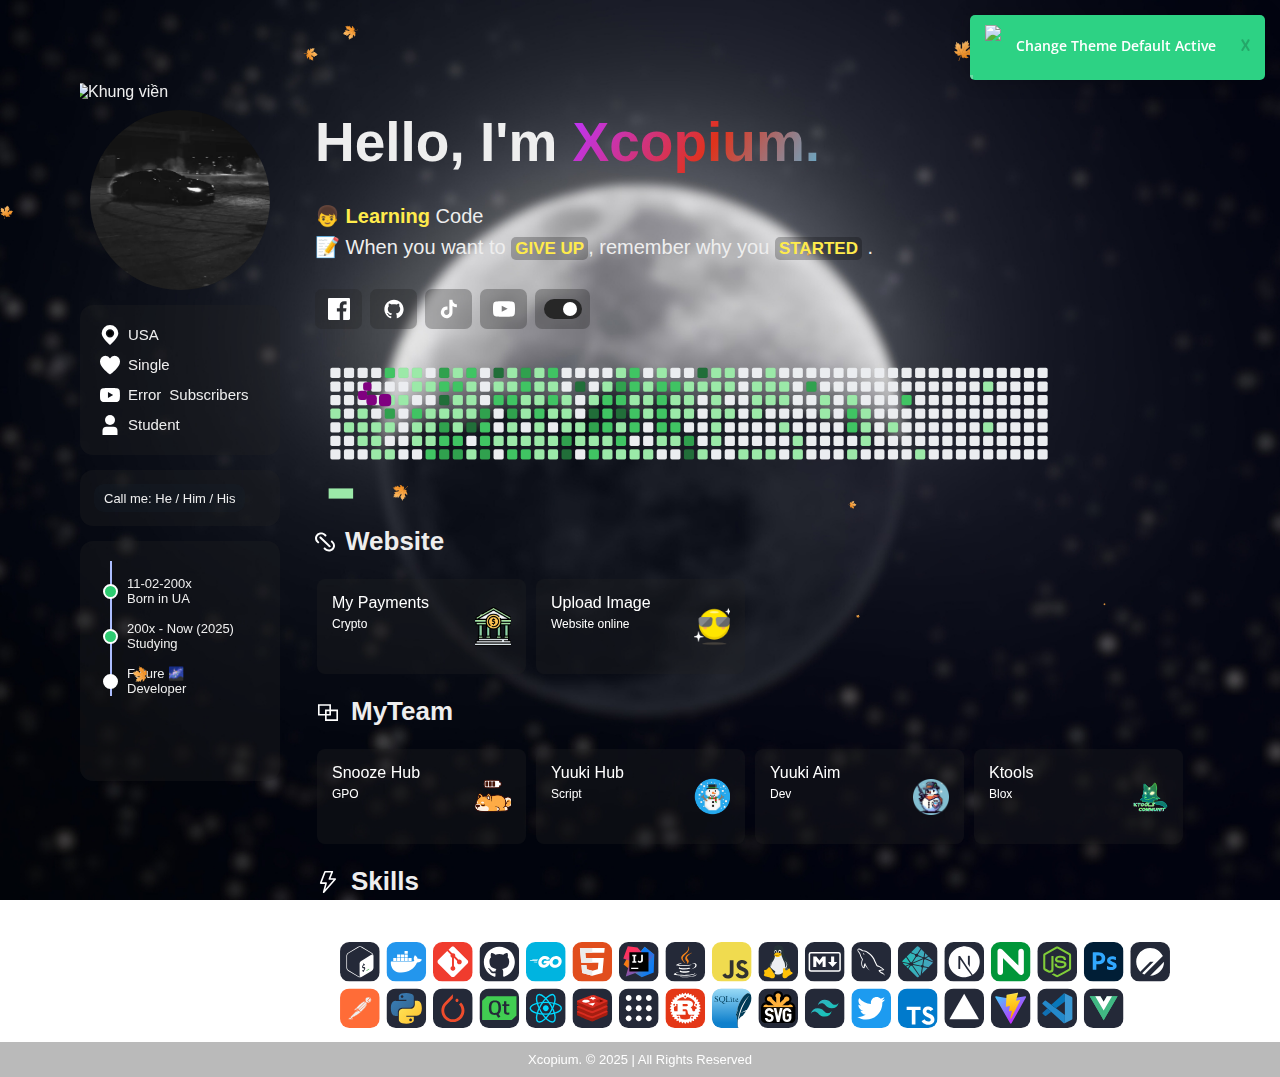
==== index.html @ cfe0f811 "Update index.html" ====
<!DOCTYPE html>
<html>
  <head>
    <meta charset="utf-8">
    <meta http-equiv="X-UA-Compatible" content="IE=edge">
    <title>Profile Xcopium.</title>
    <link rel="shortcut icon" href="favicon.png" type="image/x-icon">
    <meta name="description" content="One day, I shall spread my wings and soar far beyond, to behold the breathtaking beauty of this world.">
    <meta name="keywords" content="Website">
    <meta name="og:title" contect="Profile Xcopium ~~">
    <meta name="og:type" contect="website">
    <meta property="og:locale" content="US">
    <meta name="og:image" contect="static/img/avatar1.jpg">
    <!-- <meta name="og:url" contect="https://wusteam.com"> -->
    <meta name="og:description" contect="One day, I shall spread my wings and soar far beyond, to behold the breathtaking beauty of this world.">
    <meta name="og:site_name" contect="CaQuAnh">
    <meta name="viewport" content="width=device-width, initial-scale=1.0, maximum-scale=1.0, user-scalable=no">
    <link rel="stylesheet" href="./static/css/style.css?v=1">
    <link rel="stylesheet" href="./static/toast-cute/style.css">
  </head>
  <body>
    <!-- Refresh loading animation -->
    <div id="PageLoading">
      <div id="PageLoading-ws">
        <div id="PageLoading-ws-center">
          <div class="object" id="object_four"></div>
          <div class="object" id="object_three"></div>
          <div class="object" id="object_two"></div>
          <div class="object" id="object_one"></div>
        </div>
      </div>
    </div>
    <div class="main">
      <div onclick="left()" class="left">
        <div class="left-main">
          <div class="logo" style="background-image: url(./static/img/avatar1.jpg);">
            <img style="position: absolute;top:-15%;left:-10%;width: 120%; aspect-ratio: 1/1;" src="./static/img/logo2.gif" alt="Khung viền">
          </div>
          <div class="left-div left-des">
            <div class="left-div-item">
              <svg xmlns="http://www.w3.org/2000/svg" id="Layer_1" data-name="Layer 1" viewBox="0 0 24 24" width= 20px height= 20px>
                <path d="M12,0A10.011,10.011,0,0,0,2,10c0,5.282,8.4,12.533,9.354,13.343l.646.546.646-.546C13.6,22.533,22,15.282,22,10A10.011,10.011,0,0,0,12,0Zm0,15a5,5,0,1,1,5-5A5.006,5.006,0,0,1,12,15Z"/><circle cx="12" cy="10" r="3"/></svg>
              </svg>USA
            </div>
            <div class="left-div-item">
              <svg xmlns="http://www.w3.org/2000/svg" id="Layer_1" data-name="Layer 1" viewBox="0 0 24 24" width=20px height="20px">
                <path d="M17.5.917a6.4,6.4,0,0,0-5.5,3.3A6.4,6.4,0,0,0,6.5.917,6.8,6.8,0,0,0,0,7.967c0,6.775,10.956,14.6,11.422,14.932l.578.409.578-.409C13.044,22.569,24,14.742,24,7.967A6.8,6.8,0,0,0,17.5.917Z"/>
              </svg> Single
            </div>
            <div class="left-div-item">
              <svg xmlns="http://www.w3.org/2000/svg" xmlns:xlink="http://www.w3.org/1999/xlink" version="1.1" id="Capa_1" x="0px" y="0px" viewBox="0 0 24 24" style="enable-background:new 0 0 24 24;" xml:space="preserve" width= 20px height= 20px>>
                <g>
                  <path d="M23.498,6.186c-0.276-1.039-1.089-1.858-2.122-2.136C19.505,3.546,12,3.546,12,3.546s-7.505,0-9.377,0.504   C1.591,4.328,0.778,5.146,0.502,6.186C0,8.07,0,12,0,12s0,3.93,0.502,5.814c0.276,1.039,1.089,1.858,2.122,2.136   C4.495,20.454,12,20.454,12,20.454s7.505,0,9.377-0.504c1.032-0.278,1.845-1.096,2.122-2.136C24,15.93,24,12,24,12   S24,8.07,23.498,6.186z M9.546,15.569V8.431L15.818,12L9.546,15.569z"/>
                </g>
                </svg><span id="youtube-followers">Loading...</span> Subscribers
            </div>
            <div class="left-div-item">
              <svg xmlns="http://www.w3.org/2000/svg" id="Layer_1" data-name="Layer 1" viewBox="0 0 24 24" width=20px height=20px>
                <path d="M16.043,14H7.957A4.963,4.963,0,0,0,3,18.957V24H21V18.957A4.963,4.963,0,0,0,16.043,14Z"/>
                <circle cx="12" cy="6" r="6" fill="white"></circle>
            </svg>Student
            </div>
          </div>
          <div class="left-div left-tag"><div class="left-tag-item">Call me: He / Him / His</div></div>
          <div class="left-div left-time"><ul id="line"><li><div class="focus"></div><div>11-02-200x</div><div>Born in UA</div></li><li><div class="focus"></div><div>200x - Now (2025)</div><div>Studying</div></li><li><div class="focus"></div><div>Future 🌌</div><div>Developer</div></li></ul></div>
        </div>
      </div>
      <div class="right">
        <header>
          <div class="index-logo" style="background-image: url(./static/img/avatar1.jpg);">
            <img style="position: absolute;top:-15%;left:-10%;width: 120%; aspect-ratio: 1/1;" src="./static/img/logo2.gif" alt="Khung viền">
          </div>
          <div class="welcome">Hello, I'm <span class="gradientText">Xcopium.</span>
          </div>
          <div class="description">👦 <span class="purpleText">Learning</span> Code</div>
          <div class="description">📝 When you want to <span class="purpleText textBackground">GIVE UP</span>, remember why you <span class="purpleText textBackground">STARTED</span> . </div>
          <div class="iconContainer">
            <a class="iconItem" target="_blank" href="https://www.facebook.com/anhcao.quang.927">
              <svg viewBox="0 0 48 48" version="1.1" xmlns="http://www.w3.org/2000/svg" xmlns:xlink="http://www.w3.org/1999/xlink" fill="#000000" width="22px" height="22px">
                <g id="SVGRepo_bgCarrier" stroke-width="0"></g>
                <g id="SVGRepo_tracerCarrier" stroke-linecap="round" stroke-linejoin="round"></g>
                <g id="SVGRepo_iconCarrier">
                  <g id="Icons" stroke="none" stroke-width="1" fill="none" fill-rule="evenodd">
                    <g id="Color-" transform="translate(-200.000000, -160.000000)" fill="#4460A0">
                      <path d="M225.638355,208 L202.649232,208 C201.185673,208 200,206.813592 200,205.350603 L200,162.649211 C200,161.18585 201.185859,160 202.649232,160 L245.350955,160 C246.813955,160 248,161.18585 248,162.649211 L248,205.350603 C248,206.813778 246.813769,208 245.350955,208 L233.119305,208 L233.119305,189.411755 L239.358521,189.411755 L240.292755,182.167586 L233.119305,182.167586 L233.119305,177.542641 C233.119305,175.445287 233.701712,174.01601 236.70929,174.01601 L240.545311,174.014333 L240.545311,167.535091 C239.881886,167.446808 237.604784,167.24957 234.955552,167.24957 C229.424834,167.24957 225.638355,170.625526 225.638355,176.825209 L225.638355,182.167586 L219.383122,182.167586 L219.383122,189.411755 L225.638355,189.411755 L225.638355,208 L225.638355,208 Z" id="Facebook"></path>
                    </g>
                  </g>
                </g>
              </svg>
              <div class="iconTip">Facebook</div>
            </a>
            <!---->
            <a class="iconItem" target="_blank" href="https://github.com/NewPinkCat">
              <svg t="1704870335945" class="icon" viewBox="0 0 1024 1024" version="1.1" xmlns="http://www.w3.org/2000/svg" p-id="2487" width="22px" height="22px">
                <path d="M511.6 76.3C264.3 76.2 64 276.4 64 523.5 64 718.9 189.3 885 363.8 946c23.5 5.9 19.9-10.8 19.9-22.2v-77.5c-135.7 15.9-141.2-73.9-150.3-88.9C215 726 171.5 718 184.5 703c30.9-15.9 62.4 4 98.9 57.9 26.4 39.1 77.9 32.5 104 26 5.7-23.5 17.9-44.5 34.7-60.8-140.6-25.2-199.2-111-199.2-213 0-49.5 16.3-95 48.3-131.7-20.4-60.5 1.9-112.3 4.9-120 58.1-5.2 118.5 41.6 123.2 45.3 33-8.9 70.7-13.6 112.9-13.6 42.4 0 80.2 4.9 113.5 13.9 11.3-8.6 67.3-48.8 121.3-43.9 2.9 7.7 24.7 58.3 5.5 118 32.4 36.8 48.9 82.7 48.9 132.3 0 102.2-59 188.1-200 212.9 23.5 23.2 38.1 55.4 38.1 91v112.5c0.8 9 0 17.9 15 17.9 177.1-59.7 304.6-227 304.6-424.1 0-247.2-200.4-447.3-447.5-447.3z" fill="#000000" p-id="2488"></path>
              </svg>
              <div class="iconTip">Github</div>
            </a>  
            <!---->
            <a class="iconItem" target="_blank" href="https://www.tiktok.com/explore">
              <svg fill="#000000" viewBox="0 0 24 24" xmlns="http://www.w3.org/2000/svg" xml:space="preserve" width="22px" height="22px">
                <g id="SVGRepo_bgCarrier" stroke-width="0"></g>
                <g id="SVGRepo_tracerCarrier" stroke-linecap="round" stroke-linejoin="round"></g>
                <g id="SVGRepo_iconCarrier">
                  <path d="M19.589 6.686a4.793 4.793 0 0 1-3.77-4.245V2h-3.445v13.672a2.896 2.896 0 0 1-5.201 1.743l-.002-.001.002.001a2.895 2.895 0 0 1 3.183-4.51v-3.5a6.329 6.329 0 0 0-5.394 10.692 6.33 6.33 0 0 0 10.857-4.424V8.687a8.182 8.182 0 0 0 4.773 1.526V6.79a4.831 4.831 0 0 1-1.003-.104z"></path>
                </g>
              </svg>
              <div class="iconTip">Tiktok</div>
            </a>
            <!---->
            <a class="iconItem" target="_blank" href="https://www.youtube.com/@Clown-for_real">
              <svg viewBox="0 -7 48 48" version="1.1" xmlns="http://www.w3.org/2000/svg" xmlns:xlink="http://www.w3.org/1999/xlink" fill="#000000" width="22px" height="22px">
                <g id="SVGRepo_bgCarrier" stroke-width="0"></g>
                <g id="SVGRepo_tracerCarrier" stroke-linecap="round" stroke-linejoin="round"></g>
                <g id="SVGRepo_iconCarrier">
                  <g id="Icons" stroke="none" stroke-width="1" fill="none" fill-rule="evenodd">
                    <g id="Color-" transform="translate(-200.000000, -368.000000)" fill="#CE1312">
                      <path d="M219.044,391.269916 L219.0425,377.687742 L232.0115,384.502244 L219.044,391.269916 Z M247.52,375.334163 C247.52,375.334163 247.0505,372.003199 245.612,370.536366 C243.7865,368.610299 241.7405,368.601235 240.803,368.489448 C234.086,368 224.0105,368 224.0105,368 L223.9895,368 C223.9895,368 213.914,368 207.197,368.489448 C206.258,368.601235 204.2135,368.610299 202.3865,370.536366 C200.948,372.003199 200.48,375.334163 200.48,375.334163 C200.48,375.334163 200,379.246723 200,383.157773 L200,386.82561 C200,390.73817 200.48,394.64922 200.48,394.64922 C200.48,394.64922 200.948,397.980184 202.3865,399.447016 C204.2135,401.373084 206.612,401.312658 207.68,401.513574 C211.52,401.885191 224,402 224,402 C224,402 234.086,401.984894 240.803,401.495446 C241.7405,401.382148 243.7865,401.373084 245.612,399.447016 C247.0505,397.980184 247.52,394.64922 247.52,394.64922 C247.52,394.64922 248,390.73817 248,386.82561 L248,383.157773 C248,379.246723 247.52,375.334163 247.52,375.334163 L247.52,375.334163 Z" id="Youtube"></path>
                    </g>
                  </g>
                </g>
              </svg>
              <div class="iconTip">Youtube</div>
            </a>
            <!---->
            <a class="switch" href="javascript:void(0)">
              <div class="onoffswitch">
                <input type="checkbox" name="onoffswitch" class="onoffswitch-checkbox" id="myonoffswitch" checked>
                <label class="onoffswitch-label" for="myonoffswitch">
                  <span class="onoffswitch-inner"></span>
                  <span class="onoffswitch-switch"></span>
                </label>
              </div>
            </a>
          </div>
          <div class="hiv">
            <img id="hiv" src="./static/img/snake-Light.svg">
          </div>
        </header>
        <content>
          <div class="title">
      <svg viewBox="0 -0.5 21 21" version="1.1" xmlns="http://www.w3.org/2000/svg" xmlns:xlink="http://www.w3.org/1999/xlink" fill="#ffffff" stroke="#ffffff" width="20px" height="20px"><g id="SVGRepo_bgCarrier" stroke-width="0"></g><g id="SVGRepo_tracerCarrier" stroke-linecap="round" stroke-linejoin="round"></g><g id="SVGRepo_iconCarrier"><g id="Page-1" stroke="none" stroke-width="1" fill="none" fill-rule="evenodd"> <g id="Dribbble-Light-Preview" transform="translate(-299.000000, -600.000000)" fill="#ffffff"> <g id="icons" transform="translate(56.000000, 160.000000)"> <path d="M246.400111,448.948654 C244.519883,447.158547 244.754644,444.106996 247.102248,442.631229 C248.809889,441.557573 251.103895,441.880078 252.551048,443.257869 L253.222099,443.896756 C253.641237,444.295804 254.319791,444.295804 254.737858,443.896756 C255.156996,443.498727 255.156996,442.852696 254.737858,442.453648 L254.170788,441.913758 C251.680612,439.542937 247.589992,439.302079 245.025851,441.600438 C242.372737,443.979423 242.32557,447.956645 244.884352,450.391762 L245.642231,451.113316 C246.060298,451.512365 246.739924,451.512365 247.15799,451.113316 C247.577129,450.715288 247.577129,450.069257 247.15799,449.670208 L246.400111,448.948654 Z M261.976841,449.345662 L261.430138,448.825163 C261.011,448.426114 260.332446,448.426114 259.914379,448.825163 C259.495241,449.223192 259.495241,449.869222 259.914379,450.268271 L260.585429,450.907158 C262.032583,452.284948 262.370252,454.469002 261.243616,456.094794 C259.693554,458.329877 256.487306,458.552364 254.60815,456.763278 L253.850271,456.041724 C253.431132,455.642675 252.752578,455.642675 252.334511,456.041724 C251.915373,456.439752 251.915373,457.085783 252.334511,457.484832 L253.092391,458.206386 C255.643669,460.63538 259.806111,460.597618 262.305934,458.09106 C264.742511,455.648799 264.478808,451.727709 261.976841,449.345662 L261.976841,449.345662 Z M257.639668,455.32017 L247.91587,446.062438 C247.497803,445.663389 247.497803,445.017358 247.91587,444.61831 C248.335008,444.220281 249.013562,444.220281 249.431629,444.61831 L259.156499,453.876041 C259.574566,454.27509 259.574566,454.921121 259.156499,455.32017 C258.737361,455.718198 258.058807,455.718198 257.639668,455.32017 L257.639668,455.32017 Z" id="url-[#1424]"> </path> </g> </g> </g> </g></svg> Website
          </div>
          <div class="projectList">
            <a class="projectItem" target="_blank" href="https://payments-273.web.app/">
              <div class="projectItemLeft">
                <h1>My Payments</h1>
                <p>Crypto</p>
              </div>
              <div class="projectItemRight">
                <img src="./static/img/bank.png">
              </div>
            </a>
            <a class="projectItem" target="_blank" href="https://imgur.com/">
              <div class="projectItemLeft">
                <h1>Upload Image</h1>
                <p>Website online</p>
              </div>
              <div class="projectItemRight">
                <img src="./static/img/i7.png">
              </div>
            </a>
            <!-- <a class="projectItem" target="_blank" href="https://wusteam.com">
              <div class="projectItemLeft">
                <h1>WusTeam</h1>
                <p>Hệ thống chia sẽ kho mã nguồn mở miễn phí</p>
              </div>
              <div class="projectItemRight">
                <img src="./static/img/i3.png">
              </div>
            </a>
            <a class="projectItem" target="_blank" href="https://obf.thanhdieu.com">
              <div class="projectItemLeft">
                <h1>Obfuscation</h1>
                <p>Trình mã hoá che giấu mã javascript, php</p>
              </div>
              <div class="projectItemRight">
                <img src="./static/img/i8.png">
              </div>
            </a> -->
          </div>
          <div class="title">
            <svg t="1705257422086" class="icon" viewBox="0 0 1024 1024" version="1.1" xmlns="http://www.w3.org/2000/svg" p-id="1891" width="26px" height="26px">
              <path d="M629.333333 202.666667v213.333333h277.333334v448h-512v-213.333333h-277.333334v-448h512z m213.333334 277.333333h-213.333334v170.666667h-170.666666v149.333333h384v-320z m-277.333334-213.333333h-384v320h213.333334v-170.666667h170.666666v-149.333333z m0 213.333333h-106.666666v106.666667h106.666666v-106.666667z" fill="#000000" p-id="1892"></path>
            </svg> MyTeam
          </div>
          <div class="projectList">
            <a class="projectItem" target="_blank" href="https://discord.gg/HtfMaTpwXJ">
              <div class="projectItemLeft">
                <h1>Snooze Hub</h1>
                <p>GPO</p>
              </div>
              <div class="projectItemRight">
                <img src="./static/img/snoozehub.png">
              </div>
            </a>
            <a class="projectItem" target="_blank" href="https://discord.gg/AvNXtdmyV7">
              <div class="projectItemLeft">
                <h1>Yuuki Hub</h1>
                <p>Script</p>
              </div>
              <div class="projectItemRight">
                <img src="./static/img/yuukihub.png">
              </div>
            </a>
            <a class="projectItem" target="_blank" href="https://discord.gg/kKFAHKx5mQ">
              <div class="projectItemLeft">
                <h1>Yuuki Aim</h1>
                <p>Dev</p>
              </div>
              <div class="projectItemRight">
                <img src="./static/img/yuukiaim.png" style="width: 36px ;height: 36px">
              </div>
            </a>
            <a class="projectItem" target="_blank" href="https://discord.gg/HtfMaTpwXJ">
              <div class="projectItemLeft">
                <h1>Ktools</h1>
                <p>Blox</p>
              </div>
              <div class="projectItemRight">
                <img src="./static/img/ktools.png">
              </div>
            </a>
          </div>
          <div class="title">
            <svg t="1705257823317" class="icon" viewBox="0 0 1024 1024" version="1.1" xmlns="http://www.w3.org/2000/svg" p-id="7833" width="26px" height="26px">
              <path d="M395.765333 586.570667h-171.733333c-22.421333 0-37.888-22.442667-29.909333-43.381334L364.768 95.274667A32 32 0 0 1 394.666667 74.666667h287.957333c22.72 0 38.208 23.018667 29.632 44.064l-99.36 243.882666h187.050667c27.509333 0 42.186667 32.426667 24.042666 53.098667l-458.602666 522.56c-22.293333 25.408-63.626667 3.392-54.976-29.28l85.354666-322.421333zM416.714667 138.666667L270.453333 522.581333h166.869334a32 32 0 0 1 30.933333 40.181334l-61.130667 230.954666 322.176-367.114666H565.312c-22.72 0-38.208-23.018667-29.632-44.064l99.36-243.882667H416.714667z" fill="#000000" p-id="7834"></path>
            </svg> Skills
          </div>
          <div class="skill">
            <img id="skillPc" src="./static/img/skillPc.svg" alt="" srcset="">
            <img id="skillWap" src="./static/img/skillWap.svg" alt="" srcset="">
          </div>
        </content>
      </div>
    </div>
    <footer> Xcopium. © 2025 | <a>All Rights Reserved</a>
    </footer>
    <div class="tc">
      <div onclick="" class="tc-main">
        <img class="tc-img" src="" alt="" srcset="">
      </div>
    </div>
  </body>
  <script src="./static/js/script.js?v=1"></script>
  <script src="./static/toast-cute/cute-alert.js"></script>
  <script src="./static/js/followers.js"></script>
</html>
---- static/css/style.css ----
@font-face {
    font-family: "a";
    src: url();
    font-display: swap;
}

@font-face {
    font-family: "b";
    src: url();
    font-display: swap;
}


* {
    margin: 0;
    padding: 0;
    box-sizing: border-box;
    user-select: none;
    transition: background 0.2s ease;
}

a:hover,
a:link,
a:visited,
a:active,
a:focus {
    text-decoration: none;
    outline: none;
    border: none;
    color: inherit;
    -webkit-tap-highlight-color: rgba(0, 0, 0, 0);
}
img a {  
 -webkit-touch-callout: none; /* iOS Safari */  
    -webkit-user-select: none; /* Chrome/Safari/Opera */  
    -moz-user-select: none; /* Firefox */  
    -ms-user-select: none; /* Internet Explorer/Edge */  
    user-select: none; /* non-prefixed version */  
    pointer-events: none; /* Block all pointer events including long press */  
}
/* Set scroll bar style */
::-webkit-scrollbar {
    width: 8px;
}

::-webkit-scrollbar-thumb {
    background-color: var(--main-text-color, #000000);
    border-radius: 8px;
    height: 20%;
}

::-webkit-scrollbar-track {
    background-color: var(--main-bg-color, linear-gradient(50deg, #a2d0ff, #ffffff));
}


html[data-theme="Dack"] {
    --main-bg-color: url(../img/bg4.jpg);
    --main-text-color: #fff;
    --gradient-start: rgb(133, 62, 255);
    --gradient-middle: #f76cc6;
    --gradient-end: rgb(255, 255, 255);
    --purple-text-color: #747bff;
    --text-bg-color: rgb(26, 4, 48);
    --icon-1-hover-color: rgb(68, 120, 241);
    --icon-2-hover-color: rgb(122, 122, 122);
    --icon-3-hover-color: rgb(192, 64, 204);
    --icon-4-hover-color: rgb(201, 13, 0);
    --icon-5-hover-color: rgb(111, 44, 20);
    --item-bg-color: rgb(19, 20, 24);
    --item-hover-color: rgb(19, 23, 27);
    --item-left-title-color: rgb(255, 255, 255);
    --item-left-text-color: rgb(142, 142, 142);
    --footer-text-color: #646464;
    --left-tag-item: linear-gradient(50deg, #1f2327, #000000);
}

html[data-theme="Light2"]  {
    --main-bg-color: url(../img/bg5.jpg);
    --left-bg: #d7dcef;
    --main-text-color: #000000;
    --gradient-start: #bd34fe;
    --gradient-middle: #e0321b;
    --gradient-end: #41d1ff;
    --purple-text-color: #ff006a;
    --text-bg-color: rgb(121 163 231);
    --icon-bg-color: rgba(249, 250, 251, 0.5);
    --icon-1-hover-color: rgb(68, 120, 241);
    --icon-2-hover-color: rgb(122, 122, 122);
    --icon-3-hover-color: rgb(192, 64, 204);
    --icon-4-hover-color: rgb(201, 13, 0);
    --icon-5-hover-color: rgb(111, 44, 20);
    --item-bg-color: rgba(249, 250, 251, 0.5);
    --item-hover-color: rgba(244, 245, 246, 0.8);
    --item-left-title-color: #000000;
    --item-left-text-color: #494949;
    --footer-text-color: #ffffff;
    --left-tag-item: #c7e1fa;
}


html {
    /* --main-bg-color: linear-gradient(50deg, #a2d1ff, #ffffff);"*/
    --main-bg-color: url(../img/bg3.jpg);
    --main-text-color: #eeeeee;
    --gradient-start: #bd34fe;
    --gradient-middle: #e0321b;
    --gradient-end: #41d1ff;
    --purple-text-color: #ffeb4c;
    --text-bg-color: #00000040;
    --icon-1-hover-color: rgb(68, 120, 241);
    --icon-2-hover-color: rgb(122, 122, 122);
    --icon-3-hover-color: rgb(192, 64, 204);
    --icon-4-hover-color: rgb(201, 13, 0);
    --icon-5-hover-color: rgb(111, 44, 20);
    --item-bg-color: #22222250;
    --item-hover-color: #33333340;
    --item-left-title-color: #ffffff;
    --item-left-text-color: #ffffff;
    --footer-text-color: #ffffff;
    --left-tag-item: rgb(27 42 57 / 20%);
    --card-filter:0px;
}

body {
    display: flex;
    height: 100%;
    min-height: 100vh;
    width: 100%;
    position: relative;
    font-family: "b", "HarmonyOS_Regular", sans-serif;
    cursor: url('../img/normal.cur'), auto;
    background: var(--main-bg-color);
    background-repeat: no-repeat;
    background-size: cover;
    background-position: center;
    background-attachment: fixed;
    transition: color 0.1s ease;
    justify-content: center;
    color: var(--main-text-color);

}

#PageLoading {
    background: radial-gradient(white, #d8eaff);
    background-size: 100%;
    background-position: center;
    background-color: #fff;
    height: 100%;
    width: 100%;
    position: fixed;
    z-index: 999999;
    margin-top: 0px;
    top: 0px;
    pointer-events: none;
    opacity: 1;
    transition: opacity 0.5s ease;
}

#PageLoading-ws {
    width: 100%;
    height: 100%;
    display: flex;
    justify-content: center;
    align-items: center;
    position: relative;
}

#PageLoading-ws-center {
    height: 200px;
    width: 200px;
    position: relative;
    display: flex;
    justify-content: center;
    align-items: center;
}

.object {
    -moz-border-radius: 50% 50% 50% 50%;
    -webkit-border-radius: 50% 50% 50% 50%;
    border-radius: 50% 50% 50% 50%;
    position: absolute;
    border-left: 5px solid #8887fa;
    border-right: 5px solid #FFC0CB;
    border-top: 5px solid transparent;
    border-bottom: 5px solid transparent;
    -webkit-animation: animate 2s infinite;
    animation: animate 2s infinite;
}

#object_one {
    width: 20%;
    height: 20%;
}

#object_two {
    width: 35%;
    height: 35%;
    -webkit-animation-delay: 0.1s;
    animation-delay: 0.1s;
}

#object_three {
    width: 45%;
    height: 45%;
    -webkit-animation-delay: 0.2s;
    animation-delay: 0.2s;
}

#object_four {
    width: 55%;
    height: 55%;
    -webkit-animation-delay: 0.3s;
    animation-delay: 0.3s;
}

@-webkit-keyframes animate {
    50% {
        -ms-transform: rotate(180deg);
        -webkit-transform: rotate(180deg);
        transform: rotate(180deg);
    }

    100% {
        -ms-transform: rotate(0deg);
        -webkit-transform: rotate(0deg);
        transform: rotate(0deg);
    }
}

@keyframes animate {
    50% {
        -ms-transform: rotate(180deg);
        -webkit-transform: rotate(180deg);
        transform: rotate(180deg);
    }

    100% {
        -ms-transform: rotate(0deg);
        -webkit-transform: rotate(0deg);
        transform: rotate(0deg);
    }
}




.main {
    width: 100%;
    max-width: 1150px;
    position: relative;
    flex-direction: row;
}

.left {
    margin-top:60px;
    width: 230px;
    height: 100vh;
    display: flex;
    padding: 0 15px;
    position: fixed;
    align-items: center;
    flex-direction: column;
}

.left-main {
    width: 100%;
    height: 100vh;
    overflow-y: scroll;
    display: flex;
    align-items: center;
    flex-direction: column;

}

.left-main::-webkit-scrollbar {
    display: none;
}


.logo {
    flex-shrink: 0;
    width: 90%;
    position: relative;
    aspect-ratio: 1/1;
    margin-top: 50px;
    background-size: cover;
    border-radius: 50%;
}



.left-div {
    flex-shrink: 0;
    width: 100%;
    border-radius: 13px;
    margin-top: 15px;
    padding: 20px;
     backdrop-filter:blur(var(--card-filter));
    background: var(--item-bg-color);
}

.left-des {
    display: flex;
    flex-direction: column;
    justify-content: center;
    gap: 10px;
}

.left-div-item {
    display: flex;
    align-items: center;
    line-height: 20px;
    font-size: 15px;
    gap: 8px;
    overflow: hidden;
}

.left-tag {
    display: flex;
    flex-direction: row;
    flex-wrap: wrap;
    gap: 10px;
    padding: 14px;
}

.left-tag-item {
    display: flex;
    justify-content: center;
    align-items: center;
    height: 28px;
    padding: 10px;
    font-size: 13px;
    border-radius: 10px;
    background: var(--left-tag-item);

}

#line {
    width: 100%;
    height: 200px;
    font-size: 13px;
    padding-left: 10px;
    scroll-snap-type: y mandatory;
    overflow-y: scroll;
}

#line li {
    list-style: none;
    position: relative;
    padding: 15px 0px 0px 15px;
    border-left: 2px solid #adbeff;
    border-radius: 0;
    scroll-snap-align: end;
    color: var(--main-text-color);
}



.focus {
    width: 15px;
    height: 15px;
    border-radius: 22px;
    background-color: rgb(255 255 255);
    border: 2px solid #fff;
    position: absolute;
    left: -9px;
    top: 50%;
}

#line li:nth-child(-n+2) .focus:first-child {
    background-color: #2ecc71;
    animation: focus 1.8s ease infinite;
}

#line::-webkit-scrollbar {
    display: none;
}

.left-title {
    font-size: 20px;
    margin-top: 30px;
}


.right {
    margin-top:60px;
    width: calc(100% - 230px);
    display: flex;
    padding: 20px;
    position: relative;
    float: right;
    flex-direction: column
}

.welcome {
    
    font-size: 55px;
    font-weight: 800;
    margin: 30px 0;
}

.index-logo {
    flex-shrink: 0;
    width: 45%;
    position: relative;
    aspect-ratio: 1/1;

    background-size: cover;
    border-radius: 50%;
}

.description {

    font-size: 20px;
    margin-top: 7px;
}



.gradientText {
    -webkit-background-clip: text;
    -webkit-text-fill-color: transparent;
    background-size: 200%;
    background-position: 0%;
    animation: backgroundSizeAnimation 10s ease-in-out infinite;
    background-image: linear-gradient(120deg, var(--gradient-start), var(--gradient-middle) 30%, var(--gradient-end) 60%);
}

@keyframes backgroundSizeAnimation {
    0% {
        background-position: 100%;
    }

    25% {
        background-position: 50%;
    }

    50% {
        background-position: 0%;
    }

    75% {
        background-position: 50%;
    }

    100% {
        background-position: 100%;
    }

}

.purpleText {
    color: var(--purple-text-color);
    font-weight: 800;
}

.textBackground {
    font-weight: 800;
    background: var(--text-bg-color);
    border-radius: 5px;
    font-size: 17px;
    padding: 2px 4px;
}

.iconContainer {
    width: 100%;
    gap: 8px;
    height: 60px;
    display: flex;
    align-items: center;
    overflow-x: scroll;
    margin-top: 20px;

}

.iconContainer::-webkit-scrollbar {
    display: none;
}



.iconItem {
    width: 47px;
    height: 40px;
    box-sizing: border-box;
    border-radius: 7px;
    display: flex;
    gap: 5px;
    backdrop-filter:blur(var(--card-filter));
    background: var(--item-bg-color);
    align-items: center;
    justify-content: center;
    transition: width 0.3s ease, opacity 0.3s ease, transform 0.3s ease;
    flex-shrink: 0;
}

.switch {
    width: 55px;
    height: 40px;
    box-sizing: border-box;
    border-radius: 7px;
    display: flex;
    backdrop-filter:blur(var(--card-filter));
    background: var(--item-bg-color);
    gap: 5px;
    align-items: center;
    justify-content: center;
    transition: width 1s ease, opacity 1s ease, transform 1s ease;
    flex-shrink: 0;
}

.iconTip {
    white-space: nowrap;
    display: none;
}





.iconItem:nth-child(1):hover {
    width: 95px;
    /* transform: translateY(-2px); */
    background: var(--icon-1-hover-color);
}

.iconItem:nth-child(2):hover {
    width: 80px;
    /* transform: translateY(-2px); */
    background: var(--icon-2-hover-color);
}

.iconItem:nth-child(3):hover {
    width: 80px;
    /* transform: translateY(-2px); */
    background: var(--icon-3-hover-color);
}

.iconItem:nth-child(4):hover {
    width: 80px;
    /* transform: translateY(-2px); */
    background: var(--icon-4-hover-color);
}

.iconItem:nth-child(5):hover {
    width: 80px;
    /* transform: translateY(-2px); */
    background: var(--icon-5-hover-color);
}

.iconItem:hover .iconTip {
    display: block;
}

.switch:hover {
    width: 55px;
    /* transform: translateY(-2px); */
    background: var(--icon-5-hover-color);
}

.hiv {
    width: 85%;
}

.hiv img {
    width: 100%;
    height: 100%;
    object-fit: cover;
}

.title {
    display: flex;
    gap: 10px;
    align-items: center;
    font-size: 26px;
    font-weight: 800;
    margin: 20px 0;
    transition: transform 0.4s ease;
}

.title:hover {
    transform: translateY(-5px);
}

.projectList {
    display: flex;
    flex-wrap: wrap;
    gap: 10px;
    padding: 2px;
}

.projectItem {
    opacity: 0;
    transition-delay: 0.4s;
    transform: translateY(80px);
    display: flex;
    background-color: var(--item-bg-color);
    border-radius: 8px;
    padding: 15px;
    height: 95px;
    width: calc(25% - 10px);
    backdrop-filter:blur(var(--card-filter));
    transition: opacity 0.3s ease, background-color 0.3s ease, border 0.3s ease, transform 0.2s ease;


}

.projectItem.fade-in-visible {
    opacity: 1;
    transform: translateY(0);
}

.projectItem:hover {
    box-shadow: 0 8px 16px -4px #2c2d300c;
     transform: translateY(-2px) ;
    
}

.projectItem.pressed {  
  transform: scale(0.92);
 background-color: var(--item-hover-color);
}

.projectItem:hover .projectItemLeft {
    width: 100%;
}

.projectItem:hover .projectItemRight {
    width: 0%;
}

.projectItem:hover .projectItemRight img {
    transform: rotate(40deg);
}

.projectItem:hover h1 {
    font-size: 18px;
}

.projectItemLeft p {
    font-size: 12px;
    margin-top: 5px;
    color: var(--item-left-text-color);
}


.projectItemLeft h1 {
    font-weight: normal;
    font-size: 16px;
    margin: 0px;

    transition: font-size 0.4s ease;
    color: var(--item-left-title-color);
}

.projectItemLeft {
    transition: width 0.4s ease;
    height: 100%;
    width: 80%;
}


.projectItemRight {
    overflow: hidden;
    transition: width 0.4s ease;
    display: flex;
    justify-content: center;
    align-items: center;
    width: 20%;
    height: 100%;
}

.projectItemRight img {
  
    height: 39px;
    width: 39px;

}

.skill {
    padding: 25px;
    width: 100%;
}

.skill img {
    width: 100%;
    height: 100%;
    object-fit: cover;
}

.skill #skillWap {
    display: none;
}

footer {
    position: absolute;
    padding: 10px;
    text-align: center;
    width: 100%;
    backdrop-filter:blur(var(--card-filter));
    background: var( --item-bg-color);
    color: var(
    --footer-text-color);
    font-size: 13px;
    bottom: 0;
}

@media (min-width: 800px) {
   
    .index-logo {
        display: none;
    }
}

@media (max-width: 1150px) {
    .projectItem {
        width: calc(50% - 25px);
    }
}

@media (max-width: 800px) {
    .left{
        display: none;
    }.projectItemRight {
    display: none;

   }
.projectItemRight img {
    display: none;

}.projectItemLeft{
    width: 100%;
}

    .projectList {
        gap: 20px;
    }

    

    .right {
        width: 100%;
    }

    .hiv {
        width: 100%;
    }

    .description {
        font-size: 16px;
    }

    .welcome {
        font-size: 48px;

    }


    .projectItemLeft p {
        font-size: 13px;
    }

    .projectItemLeft h1 {

        font-size: 18px;
    }

    .projectItem:hover h1 {

        font-size: 20px;

    }
/*
Originally, the mobile version had a single column, but now it has double columns. This row is useless, so I will keep it for now.
    .projectList {
        display: flex;
        justify-content: center;
        align-items: center;
    }
*/
    .skill #skillWap {
        display: block;
    }

    .skill #skillPc {
        display: none;
    }
}


.tc {
    position: fixed;
    display: flex;
    visibility: hidden;
    width: 100vw;
    height: 100vh;
    backdrop-filter: blur(10px);
    background: rgba(200, 200, 200, 0.5);
    z-index: 99999;
    align-items: center;
    justify-content: center;
    flex-direction: column;
}

.tc-main {
    z-index: 100000;
    width: 80%;
    max-width: 300px;
    min-height: 200px;
    background-color: #ffffff;
    border-radius: 15px;

    display: flex;
    transition: transform 0.2s linear;
    align-items: center;
    justify-content: center;
    overflow: hidden;
    transform: translateY(50%) scale(0.7);

}

.tc-img {
    width: 100%;
    height: 100%;
}

.tc.active {
    visibility: visible;
}

.tc-main.active {
    
    transform: translateY(0) scale(1);

}









.onoffswitch {
    position: relative;
    width: 38px;
    height: 20px;
    -webkit-user-select: none;
    -moz-user-select: none;
    -ms-user-select: none;
}

.onoffswitch-checkbox {
    display: none;
}

.onoffswitch-label {
    display: block;
    overflow: hidden;
    cursor: pointer;
    height: 100%;
    border-radius: 50px;
}

.onoffswitch-inner {
    display: flex;
    justify-content: center;
    align-items: center;
    width: 200%;
    height: 100%;
    margin-left: -100%;
    transition: margin 0.2s ease-in 0s;
}

.onoffswitch-inner:before,
.onoffswitch-inner:after {
    display: flex;
    justify-content: center;
    align-items: center;
    float: left;
    width: 50%;
    height: 100%;
    padding: 0;
    font-size: 12px;
    color: white;
    font-family: Trebuchet, Arial, sans-serif;
    font-weight: bold;
    box-sizing: border-box;
}

.onoffswitch-inner:before {
    content: "";
    background-color: rgb(110 110 110 / 50%);
    color: #FFFFFF;
    text-align: left;
}

.onoffswitch-inner:after {
    content: "";
    background-color: #272727;
    color: #FAFAFA;
    text-align: right;
}

.onoffswitch-switch {
    display: block;
    height: 70%;
    aspect-ratio: 1/1;
    background: #FFFFFF;
    position: absolute;
    top: 12.5%;
    bottom: 12.5%;
    right: 5px;

    border-radius: 20px;
    transition: right 0.2s ease-in 0s;
}

.onoffswitch-checkbox:checked+.onoffswitch-label .onoffswitch-inner {
    margin-left: 0;
}

.onoffswitch-checkbox:checked+.onoffswitch-label .onoffswitch-switch {
    right: 50%;
}
---- static/toast-cute/style.css ----
@import url("https://fonts.googleapis.com/css2?family=Open+Sans:wght@300;400;600;700&display=swap");
@import url("https://fonts.googleapis.com/css2?family=Dosis:wght@800&display=swap");

.alert-wrapper {
  display: flex;
  width: 100%;
  height: 100%;
  align-items: center;
  justify-content: center;
  margin: 0px auto;
  padding: 0px auto;
  left: 0;
  top: 0;
  overflow: hidden;
  position: fixed;
  background: rgb(0, 0, 0, 0.3);
  z-index: 999999;
}

@keyframes open-frame {
  0% {
    transform: scale(1);
  }
  25% {
    transform: scale(0.95);
  }
  50% {
    transform: scale(0.97);
  }
  75% {
    transform: scale(0.93);
  }
  100% {
    transform: scale(1);
  }
}

.alert-frame {
  background: #fff;
  min-height: 400px;
  width: 300px;
  box-shadow: 5px 5px 10px rgb(0, 0, 0, 0.2);
  border-radius: 10px;
  animation: open-frame 0.3s linear;
}

.alert-header {
  display: flex;
  flex-direction: row;
  height: 175px;
  border-top-left-radius: 5px;
  border-top-right-radius: 5px;
}

.alert-img {
  height: 80px;
  position: absolute;
  left: 0;
  right: 0;
  margin-left: auto;
  margin-right: auto;
  align-self: center;
}

.alert-close {
  width: 30px;
  height: 30px;
  color: rgb(0, 0, 0, 0.2);
  display: flex;
  align-items: center;
  justify-content: center;
  font-family: "Dosis", sans-serif;
  font-weight: 700;
  font-size: 16px;
  cursor: pointer;
  line-height: 30px;
  transition: color 0.5s;
  margin-left: auto;
  margin-right: 5px;
  margin-top: 5px;
}

.alert-close-circle {
  width: 30px;
  height: 30px;
  background: #e4eae7;
  color: #222;
  display: flex;
  align-items: center;
  justify-content: center;
  border-radius: 17.5px;
  margin-top: -15px;
  margin-right: -15px;
  font-family: "Dosis", sans-serif;
  font-weight: 700;
  font-size: 12px;
  cursor: pointer;
  line-height: 30px;
  transition: background 0.5s;
  margin-left: auto;
}

.alert-close-circle:hover {
  background: #fff;
}

.alert-close:hover {
  color: rgb(0, 0, 0, 0.5);
}

.alert-body {
  padding: 30px 30px;
  display: flex;
  flex-direction: column;
  text-align: center;
}

.alert-title {
  font-size: 18px !important;
  font-family: "Open Sans", sans-serif;
  font-weight: 700;
  font-size: 15px;
  margin-bottom: 35px;
  color: #222;
  align-self: center;
}

.alert-message {
  font-size: 15px !important;
  color: #666;
  font-family: "Open Sans", sans-serif;
  font-weight: 400;
  font-size: 15px;
  text-align: center;
  margin-bottom: 35px;
  line-height: 1.6;
  align-self: center;
}

.alert-button {
  min-width: 140px;
  height: 35px;
  border-radius: 20px;
  font-family: "Open Sans", sans-serif;
  font-weight: 400;
  font-size: 15px;
  color: white;
  border: none;
  cursor: pointer;
  transition: background 0.5s;
  padding: 0 15px;
  align-self: center;
  display: inline-flex;
  align-items: center;
  justify-content: center;
}

.alert-button:focus {
  outline: 0;
}

.question-buttons {
  display: flex;
  flex-direction: row;
  justify-content: center;
}

.confirm-button {
  min-width: 100px;
  height: 35px;
  border-radius: 20px;
  font-family: "Open Sans", sans-serif;
  font-weight: 400;
  font-size: 15px;
  color: white;
  border: none;
  cursor: pointer;
  transition: background 0.5s;
  padding: 0 15px;
  margin-right: 10px;
  display: inline-flex;
  align-items: center;
  justify-content: center;
}

.confirm-button:focus {
  outline: 0;
}

.cancel-button {
  min-width: 100px;
  height: 35px;
  border-radius: 20px;
  font-family: "Open Sans", sans-serif;
  font-weight: 400;
  font-size: 15px;
  color: white;
  border: none;
  cursor: pointer;
  padding: 0;
  line-height: 1.6;
  transition: background 0.5s;
  padding: 0 15px;
  display: inline-flex;
  align-items: center;
  justify-content: center;
}

.cancel-button:focus {
  outline: 0;
}

@keyframes open-toast {
  0% {
    transform: scaleX(1) scaleY(1);
  }
  20%,
  45% {
    transform: scaleX(1.35) scaleY(0.1);
  }
  65% {
    transform: scaleX(0.8) scaleY(1.7);
  }
  80% {
    transform: scaleX(0.6) scaleY(0.85);
  }
  100% {
    transform: scaleX(1) scaleY(1);
  }
}

.toast-container {
  top: 15px;
  right: 15px;
  overflow: hidden;
  position: fixed;
  border-radius: 5px;
  box-shadow: 0 0 20px rgb(0, 0, 0, 0.2);
  animation: open-toast 0.3s linear;
  z-index: 999999;
}

.toast-frame {
  padding: 5px 15px;
  display: flex;
  min-width: 100px;
  height: 60px;
  border-top-left-radius: 10px;
  border-top-right-radius: 10px;
  align-items: center;
  flex-wrap: wrap;
}

.toast-img {
  height: 40px;
}

.toast-message {
  font-size: 14px !important;
  font-family: "Open Sans", sans-serif;
  font-weight: 600;
  font-size: 15px;
  color: #fff;
  margin-left: 15px;
}

.toast-close {
  color: rgb(0, 0, 0, 0.2);
  font-family: "Dosis", sans-serif;
  font-weight: 700;
  font-size: 16px;
  cursor: pointer;
  transition: color 0.5s;
  margin-left: 25px;
}

@keyframes timer {
  0% {
    width: 100%;
  }
  25% {
    width: 75%;
  }
  50% {
    width: 50%;
  }
  75% {
    width: 25%;
  }
  100% {
    width: 1%;
  }
}

.toast-timer {
  width: 1%;
  height: 5px;
}

.toast-close:hover {
  color: rgb(0, 0, 0, 0.5);
}

.error-bg {
  background: #d85261;
}

.success-bg {
  background: #2dd284;
}

.warning-bg {
  background: #fada5e;
}

.question-bg {
  background: #779ecb;
}

.error-btn:hover {
  background: #e5a4b4;
}

.success-btn:hover {
  background: #6edaa4;
}

.warning-btn:hover {
  background: #fcecae;
}

.info-btn:hover {
  background: #c3e6fb;
}

.question-btn:hover {
  background: #bacee4;
}

.error-timer {
  background: #e5a4b4;
}

.success-timer {
  background: #6edaa4;
}

.warning-timer {
  background: #fcecae;
}

.info-timer {
  background: #c3e6fb;
}

.info-bg {
  background: #88cef7;
}
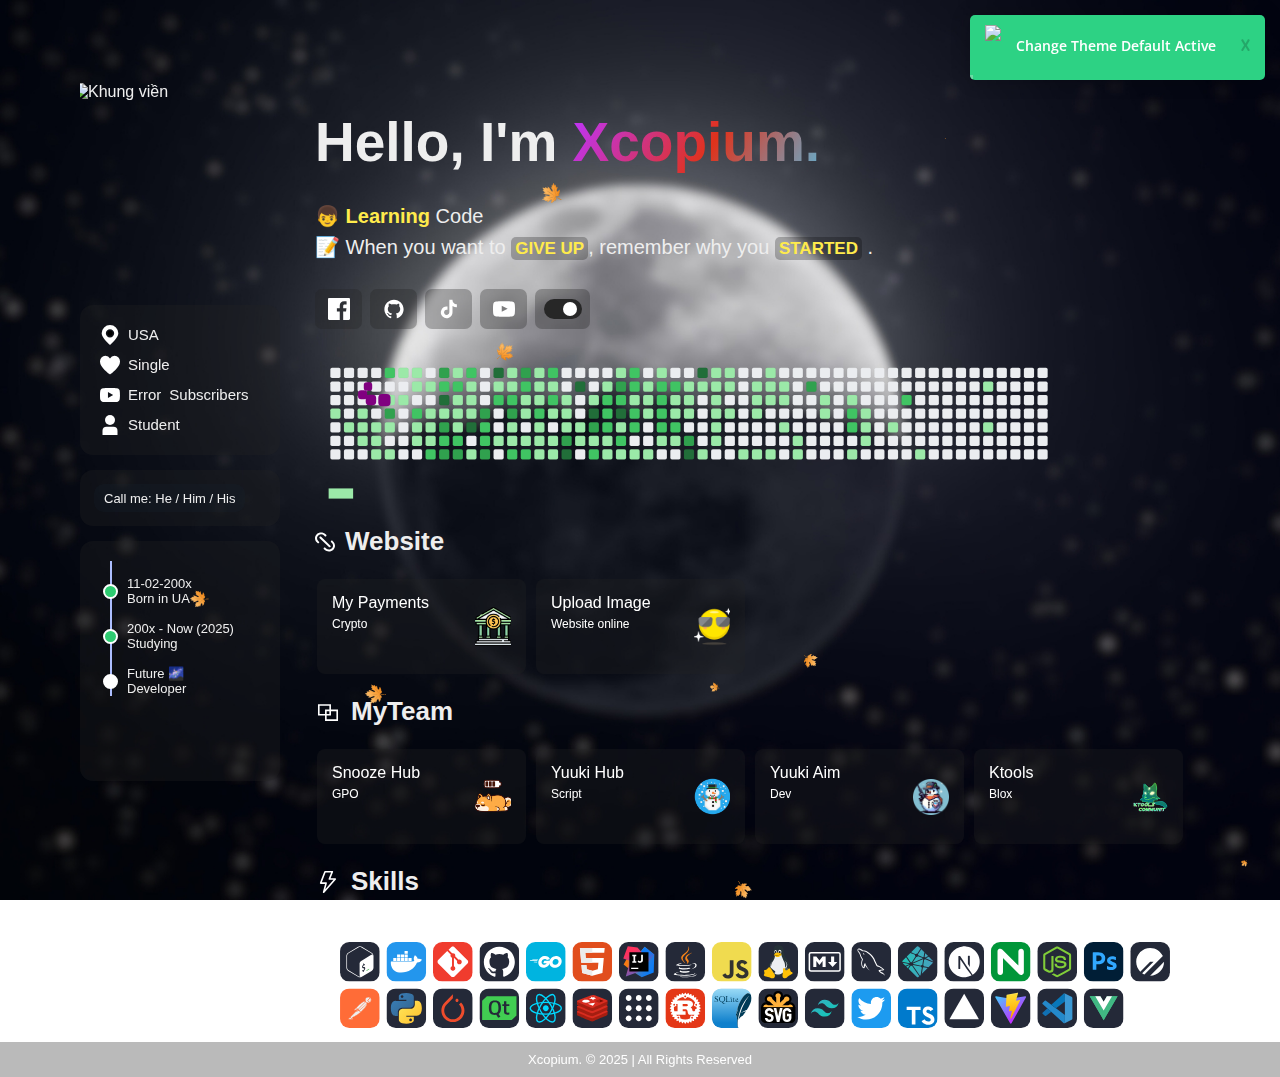
==== commit 48fd6deb: "Update index.html" ====
--- a/index.html
+++ b/index.html
@@ -10,7 +10,7 @@
     <meta name="og:title" contect="Profile Xcopium ~~">
     <meta name="og:type" contect="website">
     <meta property="og:locale" content="US">
-    <meta name="og:image" contect="static/img/avatar1.jpg">
+    <meta name="og:image" contect="static/img/avatar1.gif">
     <!-- <meta name="og:url" contect="https://wusteam.com"> -->
     <meta name="og:description" contect="One day, I shall spread my wings and soar far beyond, to behold the breathtaking beauty of this world.">
     <meta name="og:site_name" contect="CaQuAnh">
@@ -33,7 +33,7 @@
     <div class="main">
       <div onclick="left()" class="left">
         <div class="left-main">
-          <div class="logo" style="background-image: url(./static/img/avatar1.jpg);">
+          <div class="logo" style="background-image: url(./static/img/avatar1.gif);">
             <img style="position: absolute;top:-15%;left:-10%;width: 120%; aspect-ratio: 1/1;" src="./static/img/logo2.gif" alt="Khung viền">
           </div>
           <div class="left-div left-des">
@@ -67,7 +67,7 @@
       </div>
       <div class="right">
         <header>
-          <div class="index-logo" style="background-image: url(./static/img/avatar1.jpg);">
+          <div class="index-logo" style="background-image: url(./static/img/avatar1.gif);">
             <img style="position: absolute;top:-15%;left:-10%;width: 120%; aspect-ratio: 1/1;" src="./static/img/logo2.gif" alt="Khung viền">
           </div>
           <div class="welcome">Hello, I'm <span class="gradientText">Xcopium.</span>
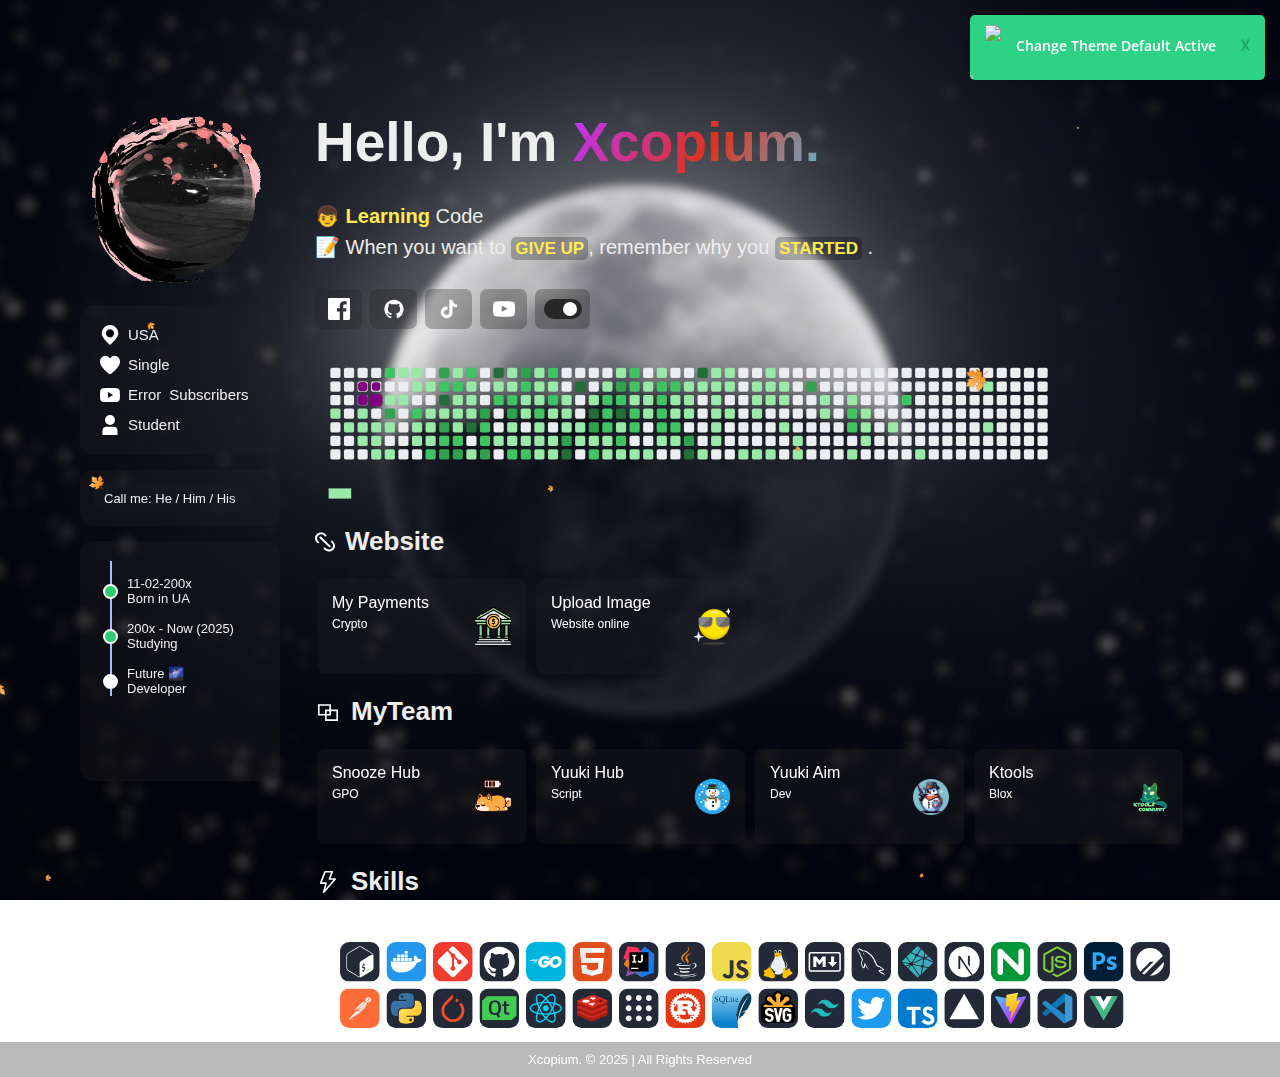
==== commit befcbd8f: "Update index.html" ====
--- a/index.html
+++ b/index.html
@@ -3,8 +3,8 @@
   <head>
     <meta charset="utf-8">
     <meta http-equiv="X-UA-Compatible" content="IE=edge">
-    <title>Profile Xcopium.</title>
-    <link rel="shortcut icon" href="favicon.png" type="image/x-icon">
+    <title>Portfolio | Xcopium</title>
+    <link rel="shortcut icon" href="favicon.gif" type="image/x-icon">
     <meta name="description" content="One day, I shall spread my wings and soar far beyond, to behold the breathtaking beauty of this world.">
     <meta name="keywords" content="Website">
     <meta name="og:title" contect="Profile Xcopium ~~">
@@ -34,7 +34,6 @@
       <div onclick="left()" class="left">
         <div class="left-main">
           <div class="logo" style="background-image: url(./static/img/avatar1.gif);">
-            <img style="position: absolute;top:-15%;left:-10%;width: 120%; aspect-ratio: 1/1;" src="./static/img/logo2.gif" alt="Khung viền">
           </div>
           <div class="left-div left-des">
             <div class="left-div-item">
@@ -68,7 +67,6 @@
       <div class="right">
         <header>
           <div class="index-logo" style="background-image: url(./static/img/avatar1.gif);">
-            <img style="position: absolute;top:-15%;left:-10%;width: 120%; aspect-ratio: 1/1;" src="./static/img/logo2.gif" alt="Khung viền">
           </div>
           <div class="welcome">Hello, I'm <span class="gradientText">Xcopium.</span>
           </div>
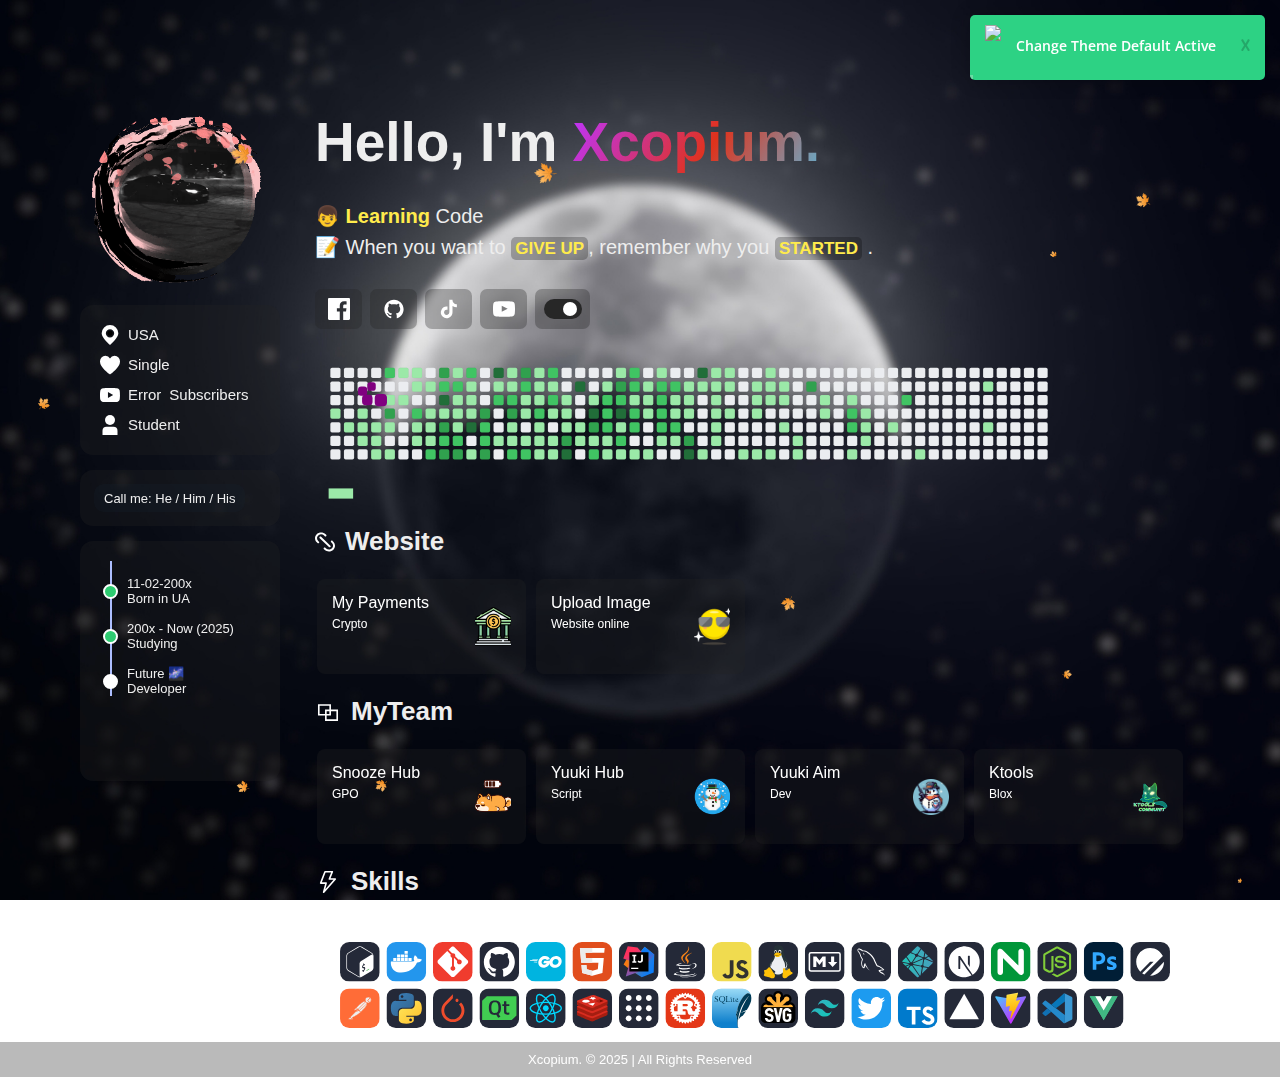
==== commit 7331e017: "Update index.html" ====
--- a/index.html
+++ b/index.html
@@ -73,7 +73,7 @@
           <div class="description">👦 <span class="purpleText">Learning</span> Code</div>
           <div class="description">📝 When you want to <span class="purpleText textBackground">GIVE UP</span>, remember why you <span class="purpleText textBackground">STARTED</span> . </div>
           <div class="iconContainer">
-            <a class="iconItem" target="_blank" href="https://www.facebook.com/anhcao.quang.927">
+            <a class="iconItem" target="_blank" href="https://www.facebook.com/">
               <svg viewBox="0 0 48 48" version="1.1" xmlns="http://www.w3.org/2000/svg" xmlns:xlink="http://www.w3.org/1999/xlink" fill="#000000" width="22px" height="22px">
                 <g id="SVGRepo_bgCarrier" stroke-width="0"></g>
                 <g id="SVGRepo_tracerCarrier" stroke-linecap="round" stroke-linejoin="round"></g>
@@ -88,14 +88,14 @@
               <div class="iconTip">Facebook</div>
             </a>
             <!---->
-            <a class="iconItem" target="_blank" href="https://github.com/NewPinkCat">
+            <a class="iconItem" target="_blank" href="https://github.com/finaldanikz">
               <svg t="1704870335945" class="icon" viewBox="0 0 1024 1024" version="1.1" xmlns="http://www.w3.org/2000/svg" p-id="2487" width="22px" height="22px">
                 <path d="M511.6 76.3C264.3 76.2 64 276.4 64 523.5 64 718.9 189.3 885 363.8 946c23.5 5.9 19.9-10.8 19.9-22.2v-77.5c-135.7 15.9-141.2-73.9-150.3-88.9C215 726 171.5 718 184.5 703c30.9-15.9 62.4 4 98.9 57.9 26.4 39.1 77.9 32.5 104 26 5.7-23.5 17.9-44.5 34.7-60.8-140.6-25.2-199.2-111-199.2-213 0-49.5 16.3-95 48.3-131.7-20.4-60.5 1.9-112.3 4.9-120 58.1-5.2 118.5 41.6 123.2 45.3 33-8.9 70.7-13.6 112.9-13.6 42.4 0 80.2 4.9 113.5 13.9 11.3-8.6 67.3-48.8 121.3-43.9 2.9 7.7 24.7 58.3 5.5 118 32.4 36.8 48.9 82.7 48.9 132.3 0 102.2-59 188.1-200 212.9 23.5 23.2 38.1 55.4 38.1 91v112.5c0.8 9 0 17.9 15 17.9 177.1-59.7 304.6-227 304.6-424.1 0-247.2-200.4-447.3-447.5-447.3z" fill="#000000" p-id="2488"></path>
               </svg>
               <div class="iconTip">Github</div>
             </a>  
             <!---->
-            <a class="iconItem" target="_blank" href="https://www.tiktok.com/explore">
+            <a class="iconItem" target="_blank" href="https://www.tiktok.com/@zxauthentic">
               <svg fill="#000000" viewBox="0 0 24 24" xmlns="http://www.w3.org/2000/svg" xml:space="preserve" width="22px" height="22px">
                 <g id="SVGRepo_bgCarrier" stroke-width="0"></g>
                 <g id="SVGRepo_tracerCarrier" stroke-linecap="round" stroke-linejoin="round"></g>
@@ -106,7 +106,7 @@
               <div class="iconTip">Tiktok</div>
             </a>
             <!---->
-            <a class="iconItem" target="_blank" href="https://www.youtube.com/@Clown-for_real">
+            <a class="iconItem" target="_blank" href="https://www.youtube.com/@">
               <svg viewBox="0 -7 48 48" version="1.1" xmlns="http://www.w3.org/2000/svg" xmlns:xlink="http://www.w3.org/1999/xlink" fill="#000000" width="22px" height="22px">
                 <g id="SVGRepo_bgCarrier" stroke-width="0"></g>
                 <g id="SVGRepo_tracerCarrier" stroke-linecap="round" stroke-linejoin="round"></g>
@@ -140,7 +140,7 @@
       <svg viewBox="0 -0.5 21 21" version="1.1" xmlns="http://www.w3.org/2000/svg" xmlns:xlink="http://www.w3.org/1999/xlink" fill="#ffffff" stroke="#ffffff" width="20px" height="20px"><g id="SVGRepo_bgCarrier" stroke-width="0"></g><g id="SVGRepo_tracerCarrier" stroke-linecap="round" stroke-linejoin="round"></g><g id="SVGRepo_iconCarrier"><g id="Page-1" stroke="none" stroke-width="1" fill="none" fill-rule="evenodd"> <g id="Dribbble-Light-Preview" transform="translate(-299.000000, -600.000000)" fill="#ffffff"> <g id="icons" transform="translate(56.000000, 160.000000)"> <path d="M246.400111,448.948654 C244.519883,447.158547 244.754644,444.106996 247.102248,442.631229 C248.809889,441.557573 251.103895,441.880078 252.551048,443.257869 L253.222099,443.896756 C253.641237,444.295804 254.319791,444.295804 254.737858,443.896756 C255.156996,443.498727 255.156996,442.852696 254.737858,442.453648 L254.170788,441.913758 C251.680612,439.542937 247.589992,439.302079 245.025851,441.600438 C242.372737,443.979423 242.32557,447.956645 244.884352,450.391762 L245.642231,451.113316 C246.060298,451.512365 246.739924,451.512365 247.15799,451.113316 C247.577129,450.715288 247.577129,450.069257 247.15799,449.670208 L246.400111,448.948654 Z M261.976841,449.345662 L261.430138,448.825163 C261.011,448.426114 260.332446,448.426114 259.914379,448.825163 C259.495241,449.223192 259.495241,449.869222 259.914379,450.268271 L260.585429,450.907158 C262.032583,452.284948 262.370252,454.469002 261.243616,456.094794 C259.693554,458.329877 256.487306,458.552364 254.60815,456.763278 L253.850271,456.041724 C253.431132,455.642675 252.752578,455.642675 252.334511,456.041724 C251.915373,456.439752 251.915373,457.085783 252.334511,457.484832 L253.092391,458.206386 C255.643669,460.63538 259.806111,460.597618 262.305934,458.09106 C264.742511,455.648799 264.478808,451.727709 261.976841,449.345662 L261.976841,449.345662 Z M257.639668,455.32017 L247.91587,446.062438 C247.497803,445.663389 247.497803,445.017358 247.91587,444.61831 C248.335008,444.220281 249.013562,444.220281 249.431629,444.61831 L259.156499,453.876041 C259.574566,454.27509 259.574566,454.921121 259.156499,455.32017 C258.737361,455.718198 258.058807,455.718198 257.639668,455.32017 L257.639668,455.32017 Z" id="url-[#1424]"> </path> </g> </g> </g> </g></svg> Website
           </div>
           <div class="projectList">
-            <a class="projectItem" target="_blank" href="https://payments-273.web.app/">
+            <a class="projectItem" target="_blank" href="web.app/">
               <div class="projectItemLeft">
                 <h1>My Payments</h1>
                 <p>Crypto</p>
@@ -183,7 +183,7 @@
             </svg> MyTeam
           </div>
           <div class="projectList">
-            <a class="projectItem" target="_blank" href="https://discord.gg/HtfMaTpwXJ">
+            <a class="projectItem" target="_blank" href="https://discord.gg/night">
               <div class="projectItemLeft">
                 <h1>Snooze Hub</h1>
                 <p>GPO</p>
@@ -192,7 +192,7 @@
                 <img src="./static/img/snoozehub.png">
               </div>
             </a>
-            <a class="projectItem" target="_blank" href="https://discord.gg/AvNXtdmyV7">
+            <a class="projectItem" target="_blank" href="https://discord.gg/night">
               <div class="projectItemLeft">
                 <h1>Yuuki Hub</h1>
                 <p>Script</p>
@@ -201,7 +201,7 @@
                 <img src="./static/img/yuukihub.png">
               </div>
             </a>
-            <a class="projectItem" target="_blank" href="https://discord.gg/kKFAHKx5mQ">
+            <a class="projectItem" target="_blank" href="https://discord.gg/night">
               <div class="projectItemLeft">
                 <h1>Yuuki Aim</h1>
                 <p>Dev</p>
@@ -210,7 +210,7 @@
                 <img src="./static/img/yuukiaim.png" style="width: 36px ;height: 36px">
               </div>
             </a>
-            <a class="projectItem" target="_blank" href="https://discord.gg/HtfMaTpwXJ">
+            <a class="projectItem" target="_blank" href="https://discord.gg/night">
               <div class="projectItemLeft">
                 <h1>Ktools</h1>
                 <p>Blox</p>
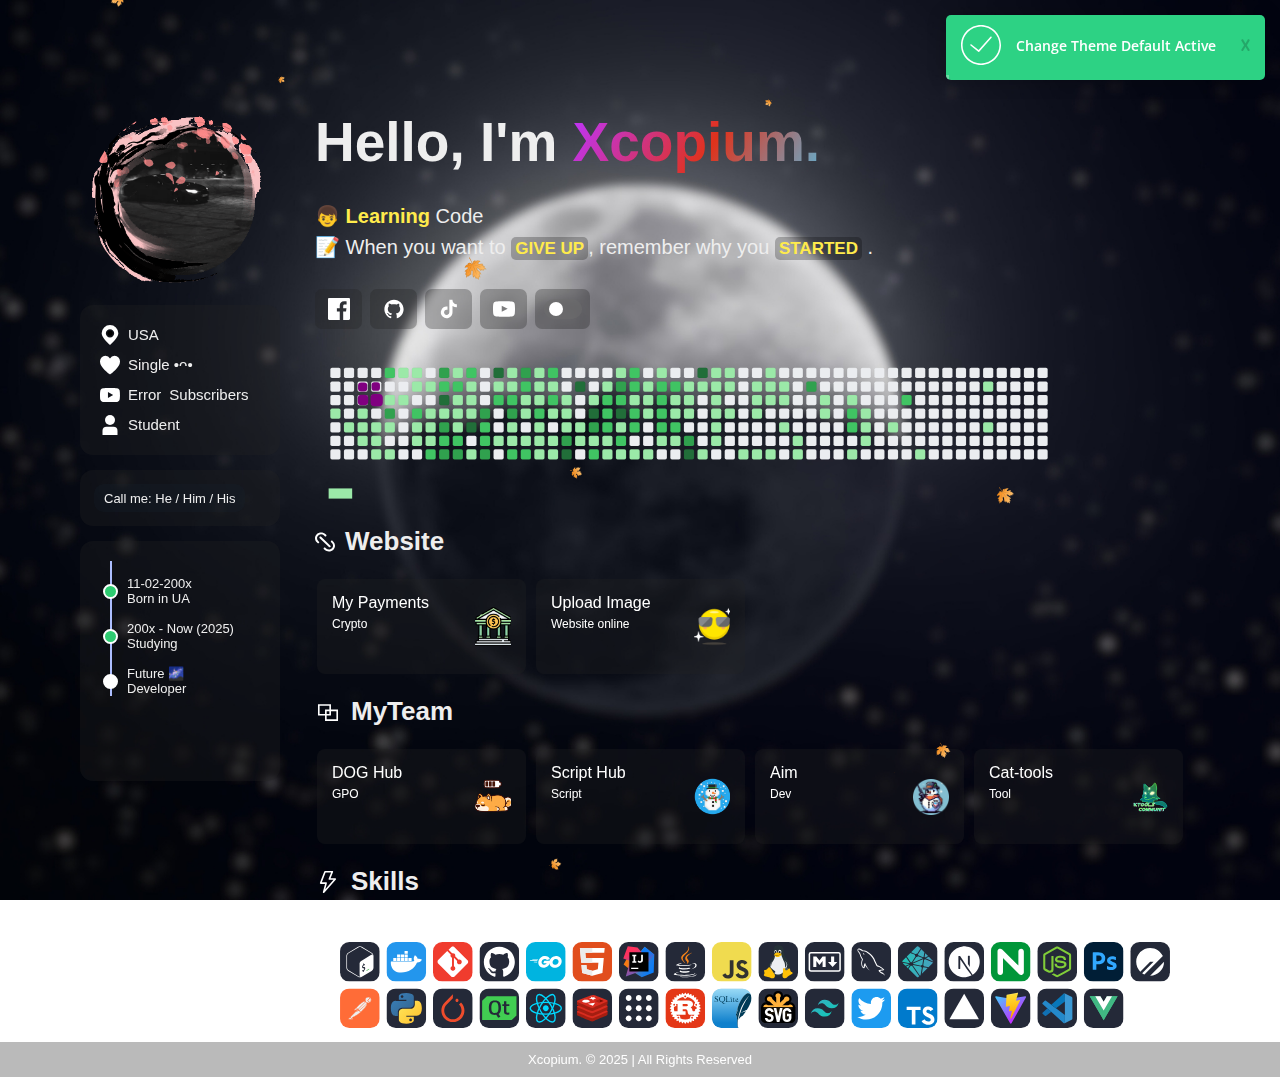
==== commit 988a0758: "Update index.html" ====
--- a/index.html
+++ b/index.html
@@ -44,7 +44,7 @@
             <div class="left-div-item">
               <svg xmlns="http://www.w3.org/2000/svg" id="Layer_1" data-name="Layer 1" viewBox="0 0 24 24" width=20px height="20px">
                 <path d="M17.5.917a6.4,6.4,0,0,0-5.5,3.3A6.4,6.4,0,0,0,6.5.917,6.8,6.8,0,0,0,0,7.967c0,6.775,10.956,14.6,11.422,14.932l.578.409.578-.409C13.044,22.569,24,14.742,24,7.967A6.8,6.8,0,0,0,17.5.917Z"/>
-              </svg> Single
+              </svg> Single •ᴖ•
             </div>
             <div class="left-div-item">
               <svg xmlns="http://www.w3.org/2000/svg" xmlns:xlink="http://www.w3.org/1999/xlink" version="1.1" id="Capa_1" x="0px" y="0px" viewBox="0 0 24 24" style="enable-background:new 0 0 24 24;" xml:space="preserve" width= 20px height= 20px>>
@@ -185,7 +185,7 @@
           <div class="projectList">
             <a class="projectItem" target="_blank" href="https://discord.gg/night">
               <div class="projectItemLeft">
-                <h1>Snooze Hub</h1>
+                <h1>DOG Hub</h1>
                 <p>GPO</p>
               </div>
               <div class="projectItemRight">
@@ -194,7 +194,7 @@
             </a>
             <a class="projectItem" target="_blank" href="https://discord.gg/night">
               <div class="projectItemLeft">
-                <h1>Yuuki Hub</h1>
+                <h1>Script Hub</h1>
                 <p>Script</p>
               </div>
               <div class="projectItemRight">
@@ -203,7 +203,7 @@
             </a>
             <a class="projectItem" target="_blank" href="https://discord.gg/night">
               <div class="projectItemLeft">
-                <h1>Yuuki Aim</h1>
+                <h1>Aim</h1>
                 <p>Dev</p>
               </div>
               <div class="projectItemRight">
@@ -212,8 +212,8 @@
             </a>
             <a class="projectItem" target="_blank" href="https://discord.gg/night">
               <div class="projectItemLeft">
-                <h1>Ktools</h1>
-                <p>Blox</p>
+                <h1>Cat-tools</h1>
+                <p>Tool</p>
               </div>
               <div class="projectItemRight">
                 <img src="./static/img/ktools.png">
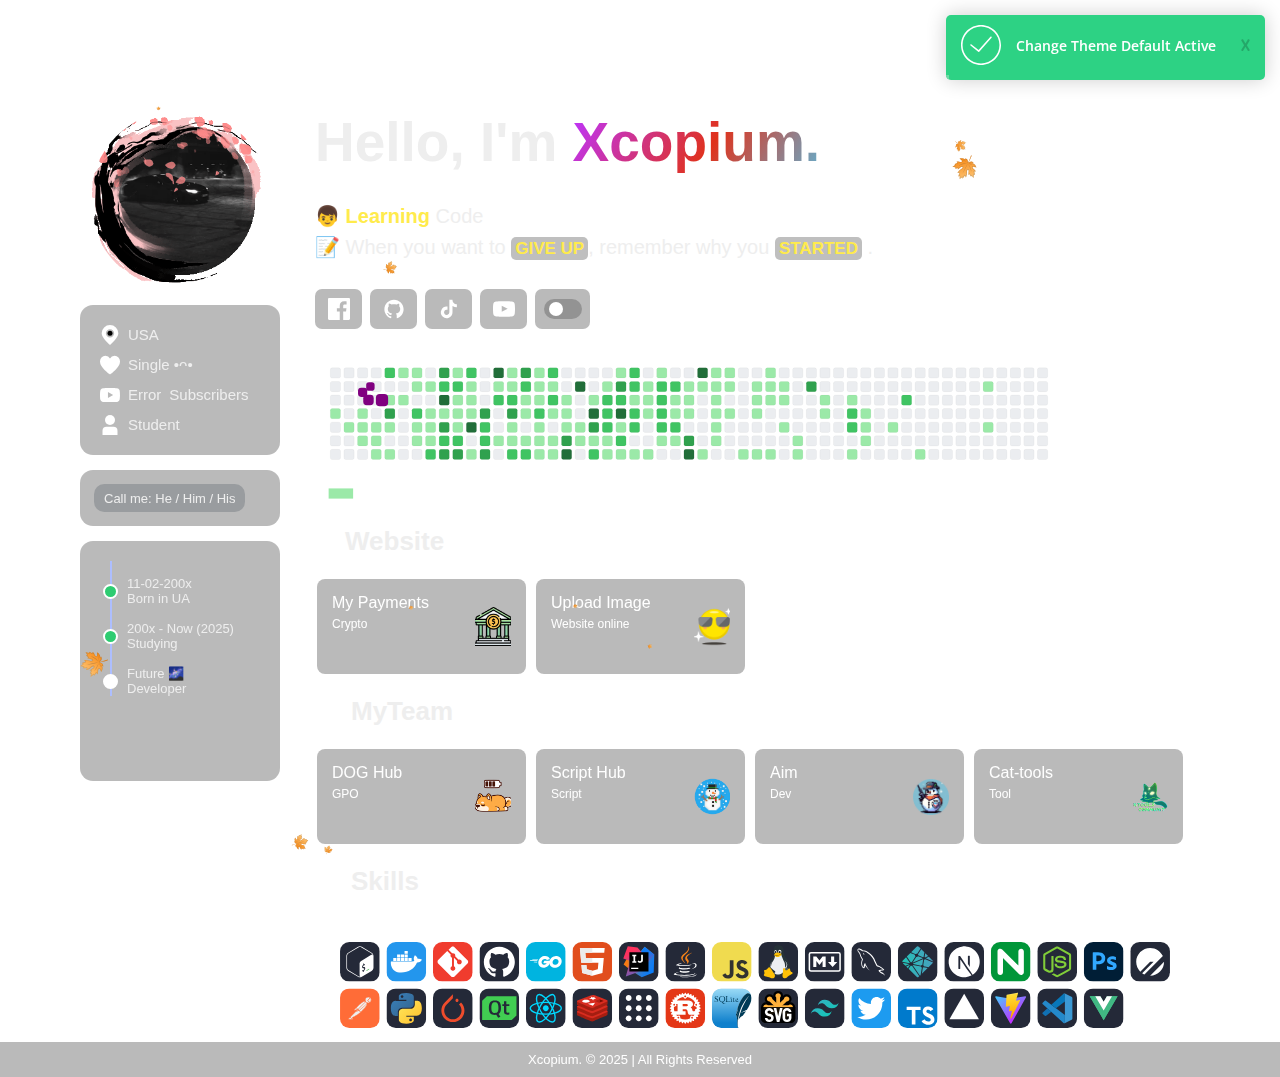
==== commit 62daae94: "Update index.html" ====
--- a/index.html
+++ b/index.html
@@ -4,7 +4,7 @@
     <meta charset="utf-8">
     <meta http-equiv="X-UA-Compatible" content="IE=edge">
     <title>Portfolio | Xcopium</title>
-    <link rel="shortcut icon" href="favicon.gif" type="image/x-icon">
+    <link rel="shortcut icon" href="favicon1.ico" type="image/x-icon">
     <meta name="description" content="One day, I shall spread my wings and soar far beyond, to behold the breathtaking beauty of this world.">
     <meta name="keywords" content="Website">
     <meta name="og:title" contect="Profile Xcopium ~~">
--- a/static/css/style.css
+++ b/static/css/style.css
@@ -66,7 +66,7 @@
     --icon-2-hover-color: rgb(122, 122, 122);
     --icon-3-hover-color: rgb(192, 64, 204);
     --icon-4-hover-color: rgb(201, 13, 0);
-    --icon-5-hover-color: rgb(111, 44, 20);
+    --icon-5-hover-color: rgb(86, 118, 196);
     --item-bg-color: rgb(19, 20, 24);
     --item-hover-color: rgb(19, 23, 27);
     --item-left-title-color: rgb(255, 255, 255);
@@ -76,7 +76,7 @@
 }
 
 html[data-theme="Light2"]  {
-    --main-bg-color: url(../img/bg5.jpg);
+    --main-bg-color: url(../img/bg101.jpg);
     --left-bg: #d7dcef;
     --main-text-color: #000000;
     --gradient-start: #bd34fe;
@@ -89,7 +89,7 @@
     --icon-2-hover-color: rgb(122, 122, 122);
     --icon-3-hover-color: rgb(192, 64, 204);
     --icon-4-hover-color: rgb(201, 13, 0);
-    --icon-5-hover-color: rgb(111, 44, 20);
+    --icon-5-hover-color: rgb(86, 118, 196);
     --item-bg-color: rgba(249, 250, 251, 0.5);
     --item-hover-color: rgba(244, 245, 246, 0.8);
     --item-left-title-color: #000000;
@@ -101,7 +101,7 @@
 
 html {
     /* --main-bg-color: linear-gradient(50deg, #a2d1ff, #ffffff);"*/
-    --main-bg-color: url(../img/bg3.jpg);
+    --main-bg-color: url(../img/bg100.jpg);
     --main-text-color: #eeeeee;
     --gradient-start: #bd34fe;
     --gradient-middle: #e0321b;
@@ -112,7 +112,7 @@
     --icon-2-hover-color: rgb(122, 122, 122);
     --icon-3-hover-color: rgb(192, 64, 204);
     --icon-4-hover-color: rgb(201, 13, 0);
-    --icon-5-hover-color: rgb(111, 44, 20);
+    --icon-5-hover-color: rgb(86, 118, 196);
     --item-bg-color: #22222250;
     --item-hover-color: #33333340;
     --item-left-title-color: #ffffff;
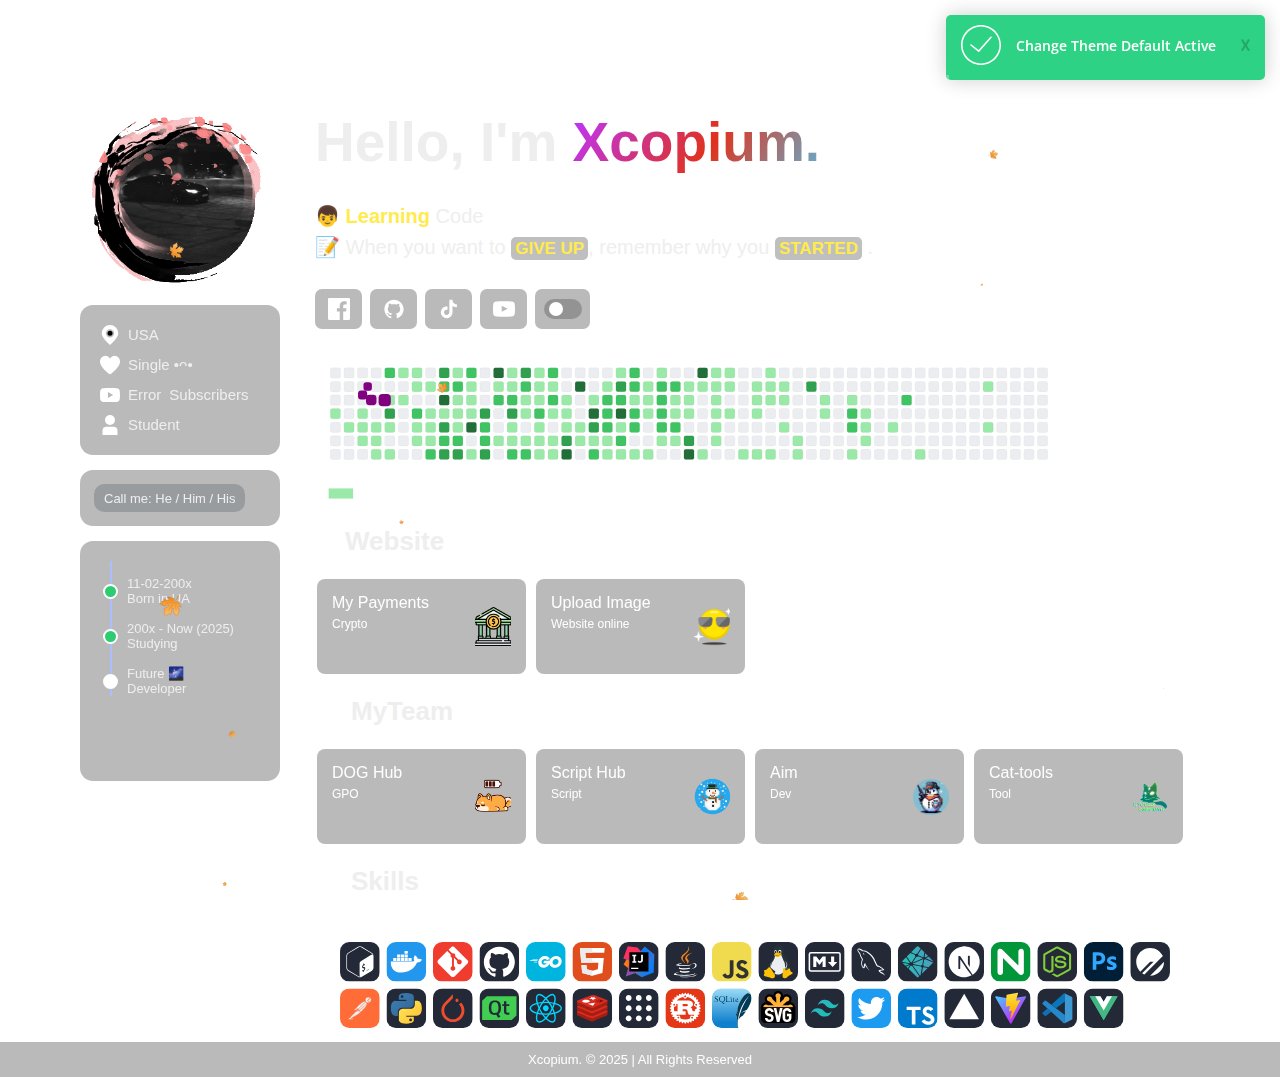
==== commit 64428de4: "Update index.html" ====
--- a/index.html
+++ b/index.html
@@ -4,7 +4,7 @@
     <meta charset="utf-8">
     <meta http-equiv="X-UA-Compatible" content="IE=edge">
     <title>Portfolio | Xcopium</title>
-    <link rel="shortcut icon" href="favicon1.ico" type="image/x-icon">
+    <link rel="shortcut icon" href="favicon.gif" type="image/x-icon">
     <meta name="description" content="One day, I shall spread my wings and soar far beyond, to behold the breathtaking beauty of this world.">
     <meta name="keywords" content="Website">
     <meta name="og:title" contect="Profile Xcopium ~~">
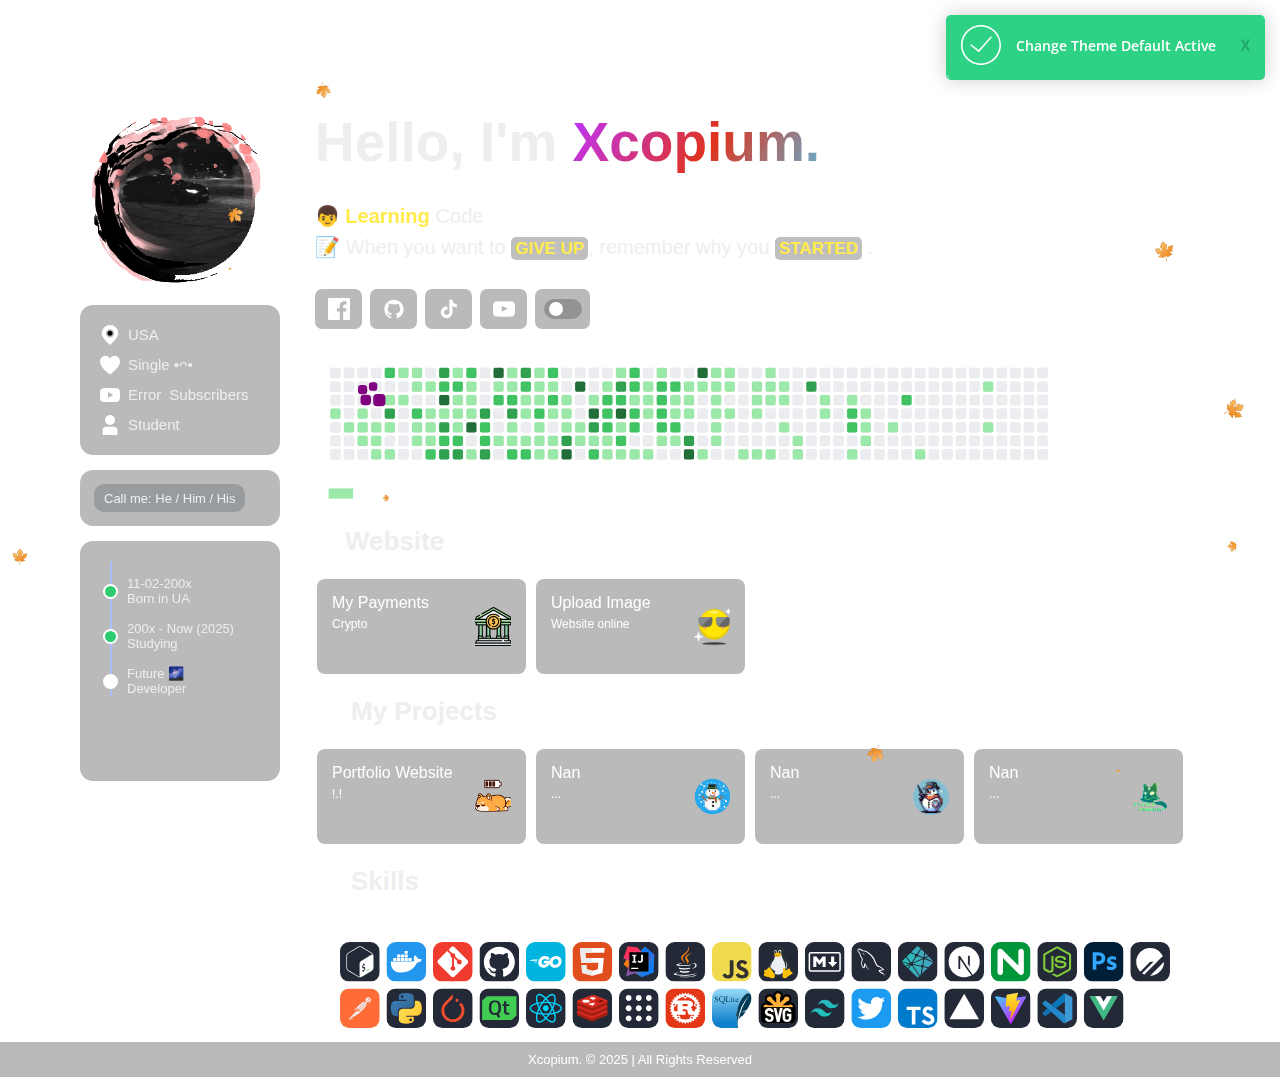
==== commit 1e8830d3: "Update index.html" ====
--- a/index.html
+++ b/index.html
@@ -180,13 +180,13 @@
           <div class="title">
             <svg t="1705257422086" class="icon" viewBox="0 0 1024 1024" version="1.1" xmlns="http://www.w3.org/2000/svg" p-id="1891" width="26px" height="26px">
               <path d="M629.333333 202.666667v213.333333h277.333334v448h-512v-213.333333h-277.333334v-448h512z m213.333334 277.333333h-213.333334v170.666667h-170.666666v149.333333h384v-320z m-277.333334-213.333333h-384v320h213.333334v-170.666667h170.666666v-149.333333z m0 213.333333h-106.666666v106.666667h106.666666v-106.666667z" fill="#000000" p-id="1892"></path>
-            </svg> MyTeam
+            </svg> My Projects
           </div>
           <div class="projectList">
             <a class="projectItem" target="_blank" href="https://discord.gg/night">
               <div class="projectItemLeft">
-                <h1>DOG Hub</h1>
-                <p>GPO</p>
+                <h1>Portfolio Website</h1>
+                <p>!.!</p>
               </div>
               <div class="projectItemRight">
                 <img src="./static/img/snoozehub.png">
@@ -194,8 +194,8 @@
             </a>
             <a class="projectItem" target="_blank" href="https://discord.gg/night">
               <div class="projectItemLeft">
-                <h1>Script Hub</h1>
-                <p>Script</p>
+                <h1>Nan</h1>
+                <p>...</p>
               </div>
               <div class="projectItemRight">
                 <img src="./static/img/yuukihub.png">
@@ -203,8 +203,8 @@
             </a>
             <a class="projectItem" target="_blank" href="https://discord.gg/night">
               <div class="projectItemLeft">
-                <h1>Aim</h1>
-                <p>Dev</p>
+                <h1>Nan</h1>
+                <p>...</p>
               </div>
               <div class="projectItemRight">
                 <img src="./static/img/yuukiaim.png" style="width: 36px ;height: 36px">
@@ -212,8 +212,8 @@
             </a>
             <a class="projectItem" target="_blank" href="https://discord.gg/night">
               <div class="projectItemLeft">
-                <h1>Cat-tools</h1>
-                <p>Tool</p>
+                <h1>Nan</h1>
+                <p>...</p>
               </div>
               <div class="projectItemRight">
                 <img src="./static/img/ktools.png">
--- a/static/css/style.css
+++ b/static/css/style.css
@@ -76,7 +76,7 @@
 }
 
 html[data-theme="Light2"]  {
-    --main-bg-color: url(../img/bg101.jpg);
+    --main-bg-color: url(../img/101.jpg);
     --left-bg: #d7dcef;
     --main-text-color: #000000;
     --gradient-start: #bd34fe;
@@ -122,6 +122,11 @@
     --card-filter:0px;
 }
 
+* {
+    cursor: url(https://ani.cursors-4u.net/cursors/cur-13/cur1156.ani), 
+           url(https://ani.cursors-4u.net/cursors/cur-13/cur1156.png), auto;
+}
+
 body {
     display: flex;
     height: 100%;
@@ -129,7 +134,6 @@
     width: 100%;
     position: relative;
     font-family: "b", "HarmonyOS_Regular", sans-serif;
-    cursor: url('../img/normal.cur'), auto;
     background: var(--main-bg-color);
     background-repeat: no-repeat;
     background-size: cover;
@@ -138,7 +142,6 @@
     transition: color 0.1s ease;
     justify-content: center;
     color: var(--main-text-color);
-
 }
 
 #PageLoading {
